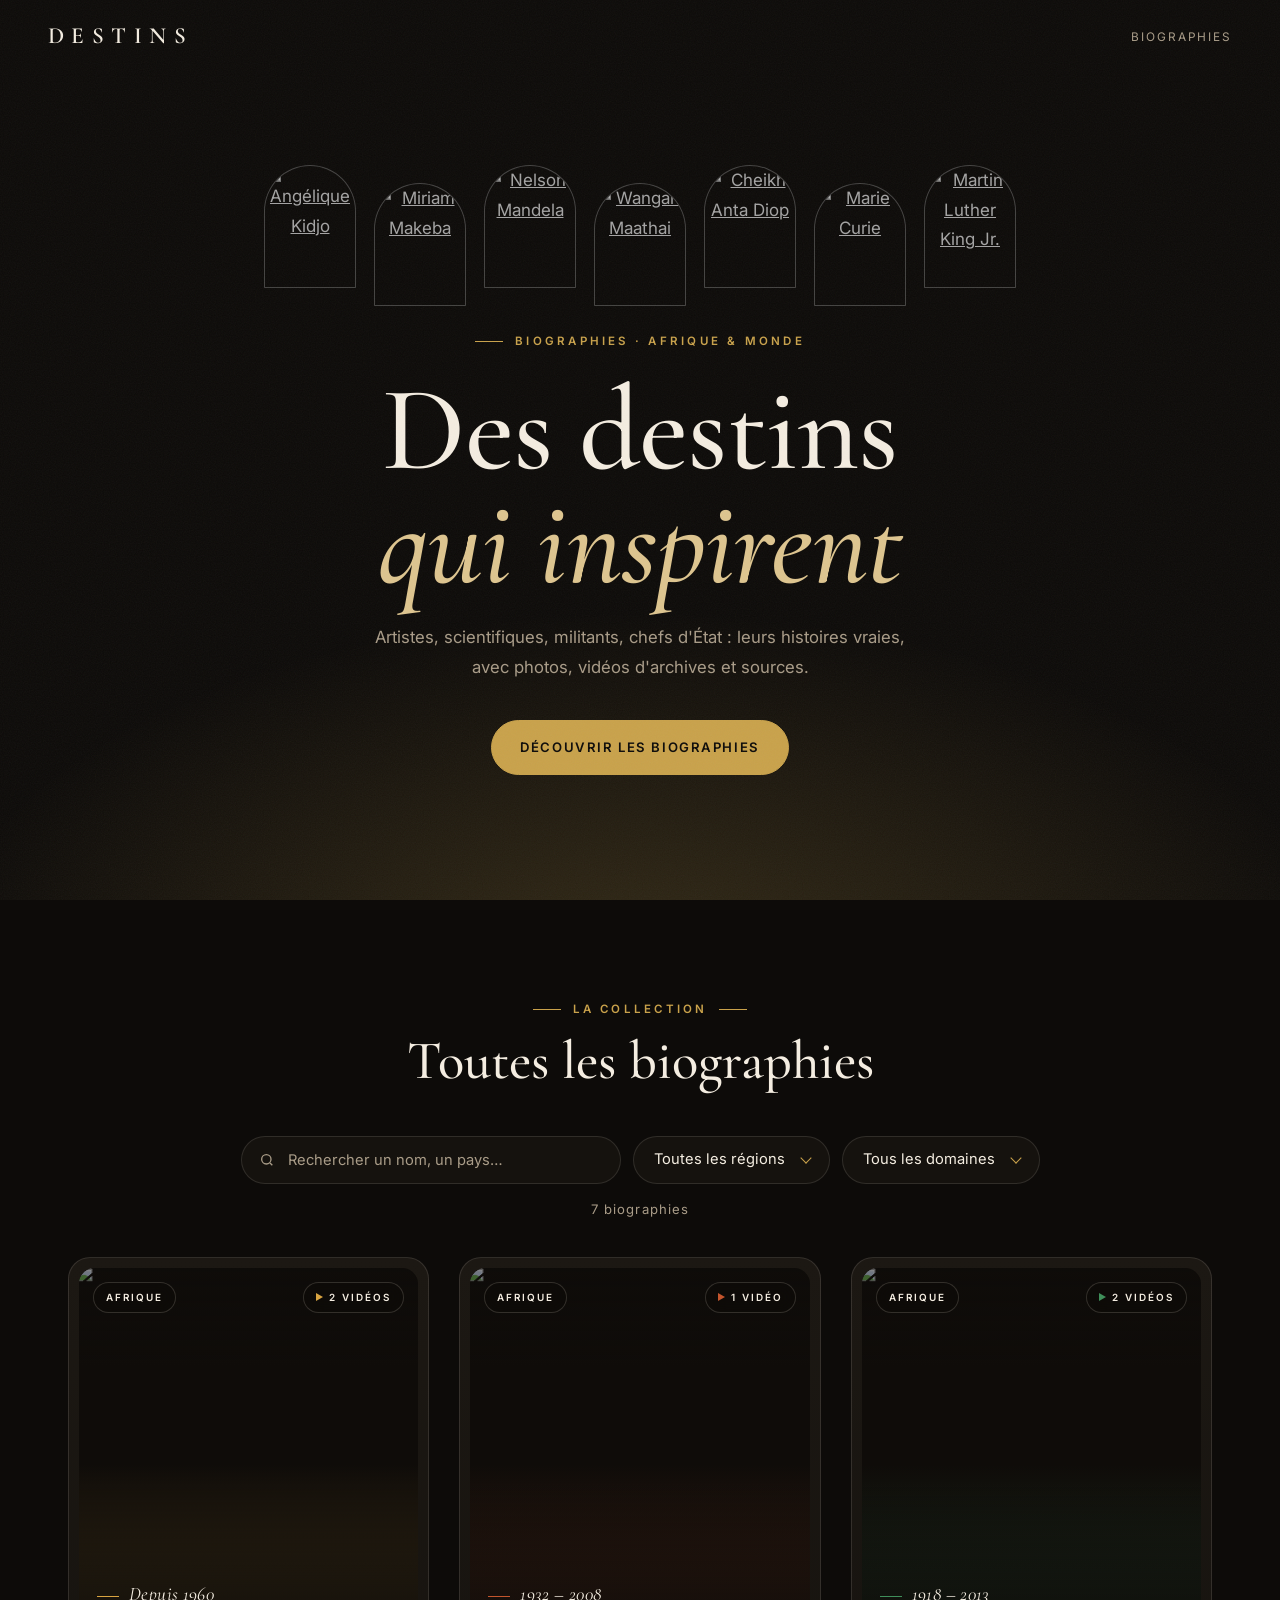
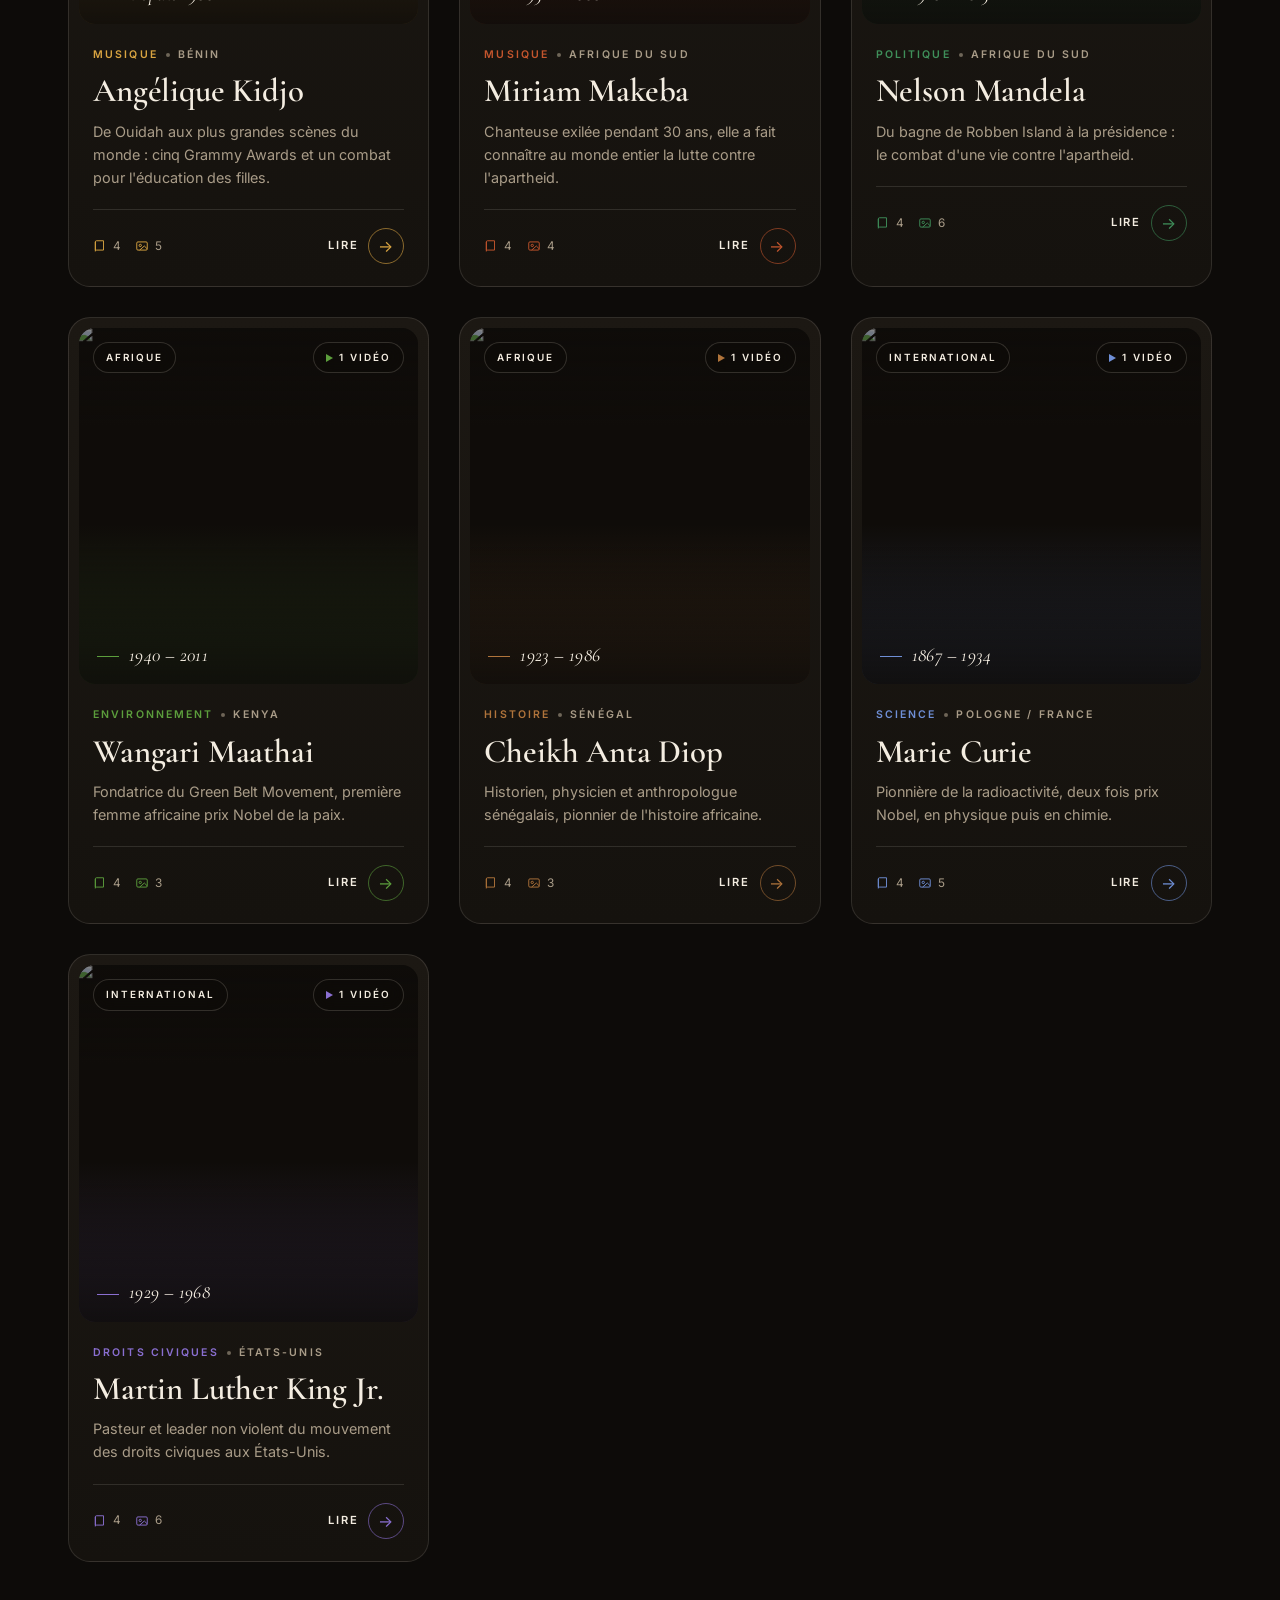
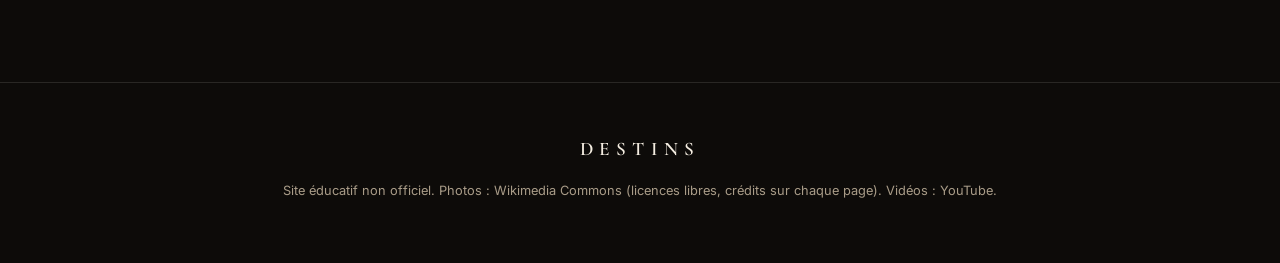
==== index.html @ 96ee417f "Site Destins : biographies de personnalités africaines et internationales Co-Authored-By: Claude Opu" ====
<!doctype html>
<html lang="fr">
<head>
  <meta charset="utf-8">
  <meta name="viewport" content="width=device-width, initial-scale=1">
  <title>Destins — Biographies de personnalités</title>
  <meta name="description" content="Les biographies de personnalités africaines et internationales qui ont marqué l'histoire : photos, vidéos d'archives et sources.">
  <meta property="og:title" content="Destins — Biographies de personnalités">
  <meta property="og:description" content="Des histoires vraies qui inspirent : personnalités africaines et internationales.">
  <link rel="preconnect" href="https://fonts.googleapis.com">
  <link rel="preconnect" href="https://fonts.gstatic.com" crossorigin>
  <link href="https://fonts.googleapis.com/css2?family=Cormorant+Garamond:ital,wght@0,500;0,600;1,500&family=Inter:wght@400;500;600&display=swap" rel="stylesheet">
  <link rel="icon" href="data:image/svg+xml,%3Csvg xmlns=%27http://www.w3.org/2000/svg%27 viewBox=%270 0 32 32%27%3E%3Crect width=%2732%27 height=%2732%27 rx=%276%27 fill=%27%230d0b09%27/%3E%3Ctext x=%2716%27 y=%2723%27 text-anchor=%27middle%27 font-family=%27Georgia,serif%27 font-size=%2720%27 fill=%27%23c9a24b%27%3ED%3C/text%3E%3C/svg%3E">
  <link rel="stylesheet" href="style.css">
</head>
<body>
  <nav class="nav" id="nav">
    <a href="index.html" class="nav-logo">DESTINS</a>
    <ul>
      <li><a href="#galerie">Biographies</a></li>
    </ul>
  </nav>

  <header class="home-hero">
    <div>
      <div class="portrait-row reveal" id="portraits" aria-label="Personnalités"></div>
      <p class="kicker center reveal">Biographies · Afrique &amp; monde</p>
      <h1 class="reveal">Des destins<br><em>qui inspirent</em></h1>
      <p class="lead reveal">Artistes, scientifiques, militants, chefs d'État : leurs histoires vraies, avec photos, vidéos d'archives et sources.</p>
      <a href="#galerie" class="btn reveal">Découvrir les biographies</a>
    </div>
  </header>

  <main id="galerie" class="gallery-home">
    <div class="section-head center">
      <p class="kicker">La collection</p>
      <h2>Toutes les biographies</h2>
    </div>

    <div class="toolbar">
      <label class="field search">
        <svg viewBox="0 0 24 24" fill="none" stroke="currentColor" stroke-width="2" aria-hidden="true"><circle cx="11" cy="11" r="7"/><path d="m20 20-3.5-3.5"/></svg>
        <input id="search" type="search" placeholder="Rechercher un nom, un pays…" aria-label="Rechercher">
      </label>
      <label class="field select">
        <select id="region" aria-label="Région"><option value="">Toutes les régions</option></select>
      </label>
      <label class="field select">
        <select id="domaine" aria-label="Domaine"><option value="">Tous les domaines</option></select>
      </label>
    </div>
    <p id="count" class="result-count" role="status"></p>
    <div id="grid" class="grid"></div>
  </main>

  <footer class="footer">
    <a href="index.html" class="nav-logo">DESTINS</a>
    <p>Site éducatif non officiel. Photos : Wikimedia Commons (licences libres, crédits sur chaque page). Vidéos : YouTube.</p>
  </footer>

  <script src="data.js"></script>
  <script src="home.js"></script>
</body>
</html>
---- style.css ----
/* =========================================================
   DESTINS — feuille de style
   ========================================================= */
:root {
  --bg: #0d0b09;
  --bg-2: #15120e;
  --bg-3: #1c1813;
  --ink: #f4ede1;
  --muted: #a99c88;
  --line: rgba(244, 237, 225, .12);
  --accent: #c9a24b;
  --gold: var(--accent);
  --gold-light: color-mix(in srgb, var(--accent), #fff 38%);
  --serif: "Cormorant Garamond", Georgia, serif;
  --sans: "Inter", system-ui, -apple-system, sans-serif;
  --radius: 18px;
  --ease: cubic-bezier(.2, .7, .2, 1);
}

* { box-sizing: border-box; margin: 0; padding: 0; }
html { scroll-behavior: smooth; }
body {
  background: var(--bg);
  color: var(--ink);
  font-family: var(--sans);
  font-size: 17px;
  line-height: 1.75;
  overflow-x: hidden;
  -webkit-font-smoothing: antialiased;
}
/* grain léger */
body::after {
  content: ""; position: fixed; inset: 0; pointer-events: none; z-index: 200; opacity: .05;
  background-image: url("data:image/svg+xml,%3Csvg xmlns='http://www.w3.org/2000/svg' width='160' height='160'%3E%3Cfilter id='n'%3E%3CfeTurbulence type='fractalNoise' baseFrequency='.85' numOctaves='3'/%3E%3C/filter%3E%3Crect width='100%25' height='100%25' filter='url(%23n)'/%3E%3C/svg%3E");
}
img { display: block; max-width: 100%; }
a { color: var(--gold-light); }
strong { color: var(--ink); font-weight: 600; }
em { font-style: italic; }

.kicker {
  display: inline-flex; align-items: center; gap: 12px;
  color: var(--gold); text-transform: uppercase; letter-spacing: .28em; font-size: .72rem; font-weight: 600;
}
.kicker::before { content: ""; width: 28px; height: 1px; background: currentColor; }
.center .kicker::after { content: ""; width: 28px; height: 1px; background: currentColor; }

.ornament { display: flex; align-items: center; justify-content: center; gap: 14px; color: var(--gold); margin: 0 auto; }
.ornament::before, .ornament::after { content: ""; width: 70px; height: 1px; background: linear-gradient(90deg, transparent, var(--gold)); }
.ornament::after { transform: scaleX(-1); }
.ornament span { width: 7px; height: 7px; border: 1px solid var(--gold); transform: rotate(45deg); }

/* ---------- Barre de progression / nav ---------- */
.progress { position: fixed; inset: 0 0 auto 0; height: 2px; z-index: 120; }
.progress span { display: block; height: 100%; width: 0; background: var(--gold); }

.nav {
  position: fixed; top: 0; left: 0; right: 0; z-index: 100;
  display: flex; align-items: center; justify-content: space-between; gap: 20px;
  padding: 16px clamp(16px, 4vw, 48px);
  transition: background .4s, border-color .4s;
  border-bottom: 1px solid transparent;
}
.nav.scrolled { background: rgba(13, 11, 9, .85); backdrop-filter: blur(14px); -webkit-backdrop-filter: blur(14px); border-color: var(--line); }
.nav-logo {
  font-family: var(--serif); font-weight: 600; font-size: 1.45rem; letter-spacing: .32em;
  color: var(--ink); text-decoration: none;
}
.nav ul { list-style: none; display: flex; gap: 26px; }
.nav ul a, .nav-back {
  color: var(--muted); text-decoration: none; font-size: .74rem; letter-spacing: .16em; text-transform: uppercase; transition: color .3s;
}
.nav ul a:hover, .nav ul a.active, .nav-back:hover { color: var(--gold-light); }

/* ---------- Boutons ---------- */
.btn {
  display: inline-flex; align-items: center; gap: 10px;
  font: inherit; font-size: .82rem; font-weight: 600; letter-spacing: .12em; text-transform: uppercase;
  cursor: pointer; text-decoration: none; padding: 15px 28px; border-radius: 999px;
  border: 1px solid var(--gold); background: var(--gold); color: var(--bg);
  transition: transform .3s var(--ease), background .3s, color .3s;
}
.btn:hover { transform: translateY(-2px); background: var(--gold-light); border-color: var(--gold-light); }
.btn.ghost { background: transparent; color: var(--gold-light); }
.btn.ghost:hover { background: color-mix(in srgb, var(--gold) 14%, transparent); }

/* =========================================================
   ACCUEIL
   ========================================================= */
.home-hero {
  position: relative; min-height: 100vh; display: grid; place-items: center; text-align: center;
  padding: 130px 16px 90px; overflow: hidden;
  background:
    radial-gradient(ellipse 80% 60% at 50% 110%, color-mix(in srgb, var(--gold) 22%, transparent), transparent 70%),
    var(--bg);
}
.home-hero h1 {
  font-family: var(--serif); font-weight: 500; line-height: .95; letter-spacing: -.01em;
  font-size: clamp(3.4rem, 10vw, 7.5rem); margin: 22px 0 22px;
}
.home-hero h1 em { color: var(--gold-light); font-weight: 500; }
.home-hero .lead { max-width: 560px; margin: 0 auto; color: var(--muted); font-size: 1.05rem; }
.home-hero .btn { margin-top: 38px; }

.portrait-row { display: flex; justify-content: center; gap: clamp(8px, 1.6vw, 18px); margin: 0 auto 34px; }
.portrait-row a {
  width: clamp(40px, 8vw, 92px); aspect-ratio: 3 / 4; border-radius: 999px 999px 14px 14px; overflow: hidden;
  border: 1px solid color-mix(in srgb, var(--gold) 45%, transparent);
  filter: grayscale(1) contrast(1.05); opacity: .8; transition: filter .5s, opacity .5s, transform .5s var(--ease);
}
.portrait-row a:nth-child(even) { transform: translateY(18px); }
.portrait-row a:hover { filter: none; opacity: 1; transform: translateY(-6px); }
.portrait-row img { width: 100%; height: 100%; object-fit: cover; object-position: 50% 20%; }

.gallery-home { max-width: 1240px; margin: 0 auto; padding: 90px clamp(16px, 4vw, 48px) 120px; }
.section-head { text-align: center; margin-bottom: 44px; }
.section-head h2 { font-family: var(--serif); font-weight: 500; font-size: clamp(2.2rem, 5vw, 3.4rem); line-height: 1.1; margin-top: 12px; }

.toolbar {
  display: flex; flex-wrap: wrap; gap: 12px; align-items: center; justify-content: center; margin-bottom: 14px;
}
.field { position: relative; }
.field svg { position: absolute; left: 18px; top: 50%; transform: translateY(-50%); width: 16px; height: 16px; color: var(--muted); pointer-events: none; }
#search, .select select {
  font: inherit; font-size: .92rem; color: var(--ink); background: var(--bg-2);
  border: 1px solid var(--line); border-radius: 999px; height: 48px; outline: none; transition: border-color .25s;
}
.field.search { flex: 1 1 280px; max-width: 380px; }
#search { width: 100%; padding: 0 20px 0 46px; }
#search::placeholder { color: var(--muted); }
#search:focus, .select select:focus, .select select:hover { border-color: var(--gold); }
.select select {
  appearance: none; -webkit-appearance: none; cursor: pointer; padding: 0 44px 0 20px; min-width: 170px;
}
.select::after {
  content: ""; position: absolute; right: 20px; top: 50%; width: 7px; height: 7px; margin-top: -6px;
  border-right: 1.5px solid var(--gold); border-bottom: 1.5px solid var(--gold); transform: rotate(45deg); pointer-events: none;
}
.select select option { background: var(--bg-2); color: var(--ink); }
.result-count { text-align: center; color: var(--muted); font-size: .82rem; letter-spacing: .08em; margin-bottom: 36px; }

.grid { display: grid; grid-template-columns: repeat(auto-fill, minmax(min(290px, 100%), 1fr)); gap: 30px; }
.card {
  --accent: #c9a24b;
  position: relative; display: flex; flex-direction: column; border-radius: 22px; overflow: hidden;
  text-decoration: none; color: var(--ink);
  background: linear-gradient(180deg, var(--bg-3), var(--bg-2));
  border: 1px solid var(--line); isolation: isolate;
  transition: transform .6s var(--ease), box-shadow .6s, border-color .6s;
}
.card::after {
  content: ""; position: absolute; left: 0; right: 0; top: 0; height: 3px; z-index: 3;
  background: linear-gradient(90deg, transparent, var(--accent), transparent);
  transform: scaleX(0); transition: transform .7s var(--ease);
}
.card:hover, .card:focus-visible {
  transform: translateY(-10px); border-color: color-mix(in srgb, var(--accent) 55%, transparent);
  box-shadow: 0 34px 70px -34px color-mix(in srgb, var(--accent) 75%, transparent), 0 0 0 1px color-mix(in srgb, var(--accent) 20%, transparent);
  outline: none;
}
.card:hover::after, .card:focus-visible::after { transform: scaleX(1); }

/* image */
.card-media { position: relative; aspect-ratio: 4 / 4.2; overflow: hidden; margin: 10px 10px 0; border-radius: 16px; background: #0f0c09; }
.card-media img {
  width: 100%; height: 100%; object-fit: cover; object-position: 50% 18%;
  filter: saturate(.75) contrast(1.04) brightness(.92); transform: scale(1.03);
  transition: filter .7s, transform 1.2s var(--ease);
}
.card-media::after {
  content: ""; position: absolute; inset: 0;
  background:
    linear-gradient(180deg, rgba(13,11,9,.45) 0%, transparent 28%, transparent 60%, rgba(13,11,9,.85) 100%),
    linear-gradient(0deg, color-mix(in srgb, var(--accent) 22%, transparent), transparent 45%);
  mix-blend-mode: normal; transition: opacity .6s;
}
.card:hover .card-media img { filter: saturate(1.05) contrast(1.05) brightness(1); transform: scale(1.09); }
.card .badge {
  position: absolute; z-index: 2; top: 14px; font-size: .62rem; letter-spacing: .2em; text-transform: uppercase; font-weight: 600;
  padding: 6px 12px; border-radius: 999px; color: var(--ink);
  background: rgba(13,11,9,.55); backdrop-filter: blur(8px); -webkit-backdrop-filter: blur(8px); border: 1px solid rgba(244,237,225,.16);
}
.card .badge.left { left: 14px; }
.card .badge.right { right: 14px; display: inline-flex; align-items: center; gap: 6px; }
.card .badge.right::before { content: ""; border-left: 7px solid var(--accent); border-top: 4.5px solid transparent; border-bottom: 4.5px solid transparent; }
.card-years {
  position: absolute; z-index: 2; left: 18px; bottom: 12px;
  font-family: var(--serif); font-style: italic; font-size: 1.2rem; color: #f4ede1; letter-spacing: .02em;
}
.card-years::before { content: ""; display: inline-block; width: 22px; height: 1px; background: var(--accent); vertical-align: middle; margin-right: 10px; }

/* texte */
.card-body { position: relative; display: flex; flex-direction: column; flex: 1; padding: 22px 24px 22px; }
.card-meta { display: flex; align-items: center; gap: 8px; color: var(--accent); font-size: .66rem; letter-spacing: .2em; text-transform: uppercase; font-weight: 600; }
.card-meta i { width: 4px; height: 4px; border-radius: 50%; background: var(--muted); opacity: .6; }
.card-meta span:last-child { color: var(--muted); }
.card h3 { font-family: var(--serif); font-weight: 600; font-size: 2.05rem; line-height: 1.02; margin: 10px 0 12px; letter-spacing: -.005em; }
.card-resume {
  color: var(--muted); font-size: .9rem; line-height: 1.6;
  display: -webkit-box; -webkit-line-clamp: 3; -webkit-box-orient: vertical; overflow: hidden;
}
.card-quote {
  font-family: var(--serif); font-style: italic; font-size: 1.05rem; line-height: 1.4; color: #e6dccb;
  margin-top: 14px; padding-left: 12px; border-left: 1px solid color-mix(in srgb, var(--accent) 60%, transparent);
  display: -webkit-box; -webkit-line-clamp: 2; -webkit-box-orient: vertical; overflow: hidden;
}
.card-foot {
  display: flex; align-items: center; justify-content: space-between; gap: 12px;
  margin-top: auto; padding-top: 18px; border-top: 1px solid var(--line);
}
.card-body > .card-quote + .card-foot, .card-body > .card-resume + .card-foot { margin-top: 20px; }
.card-stats { display: flex; gap: 14px; color: var(--muted); font-size: .74rem; letter-spacing: .04em; }
.card-stats span { display: inline-flex; align-items: center; gap: 6px; }
.card-stats svg { width: 14px; height: 14px; color: var(--accent); }
.card-go {
  display: inline-flex; align-items: center; gap: 10px; color: var(--ink); font-size: .7rem; letter-spacing: .16em; text-transform: uppercase; font-weight: 600;
}
.card-go b {
  width: 36px; height: 36px; border-radius: 50%; display: grid; place-items: center; font-weight: 400; font-size: 1rem;
  border: 1px solid color-mix(in srgb, var(--accent) 60%, transparent); color: var(--accent);
  transition: background .4s, color .4s, transform .5s var(--ease);
}
.card:hover .card-go b { background: var(--accent); color: var(--bg); transform: translateX(4px); }

.empty { grid-column: 1 / -1; text-align: center; color: var(--muted); padding: 40px 0; }

/* =========================================================
   PAGE BIOGRAPHIE
   ========================================================= */
.bio-hero {
  position: relative; min-height: 100vh; display: grid; align-items: center; isolation: isolate;
  padding: 120px clamp(16px, 5vw, 64px) 80px; overflow: hidden;
}
.bio-hero-bg {
  position: absolute; inset: -40px; z-index: -2; background-size: cover; background-position: center 20%;
  filter: blur(40px) grayscale(.4) brightness(.35); transform: scale(1.1);
}
.bio-hero::after {
  content: ""; position: absolute; inset: 0; z-index: -1;
  background: linear-gradient(90deg, var(--bg) 0%, rgba(13,11,9,.75) 55%, rgba(13,11,9,.4)), linear-gradient(0deg, var(--bg), transparent 40%);
}
.bio-hero-inner {
  max-width: 1180px; width: 100%; margin: 0 auto;
  display: grid; grid-template-columns: 1.15fr .85fr; gap: clamp(30px, 6vw, 80px); align-items: center;
}
.bio-hero h1 {
  font-family: var(--serif); font-weight: 500; line-height: .92; letter-spacing: -.01em;
  font-size: clamp(3.4rem, 9vw, 7.2rem); margin: 22px 0 26px;
}
.bio-hero h1 span { display: block; color: var(--gold-light); font-style: italic; }
.bio-hero .hook { font-family: var(--serif); font-style: italic; font-size: clamp(1.3rem, 2.6vw, 1.75rem); line-height: 1.4; color: #e6dccb; max-width: 560px; }
.bio-hero .btn { margin-top: 36px; }

.arch { position: relative; margin: 0; justify-self: center; width: min(400px, 100%); }
.arch-frame {
  aspect-ratio: 3 / 4; border-radius: 999px 999px 22px 22px; overflow: hidden;
  border: 1px solid color-mix(in srgb, var(--gold) 55%, transparent);
  box-shadow: 0 40px 80px -30px rgba(0,0,0,.8);
}
.arch-frame img { width: 100%; height: 100%; object-fit: cover; object-position: 50% 20%; }
.arch::before {
  content: ""; position: absolute; inset: -16px -16px auto -16px; aspect-ratio: 3 / 4; height: auto;
  width: calc(100% + 32px); border-radius: 999px 999px 30px 30px;
  border: 1px solid color-mix(in srgb, var(--gold) 25%, transparent); pointer-events: none;
}
.credit { font-size: .68rem; color: var(--muted); margin-top: 12px; letter-spacing: .02em; }
.credit a { color: var(--muted); }
.arch .credit { text-align: center; margin-top: 26px; }

/* Fiche identité */
.facts {
  max-width: 1180px; margin: 0 auto; padding: 0 clamp(16px, 5vw, 64px);
  display: grid; grid-template-columns: repeat(auto-fit, minmax(170px, 1fr));
}
.facts-wrap { border-top: 1px solid var(--line); border-bottom: 1px solid var(--line); background: var(--bg-2); }
.fact { padding: 26px 22px; border-right: 1px solid var(--line); }
.fact:last-child { border-right: 0; }
.fact small { display: block; color: var(--gold); font-size: .66rem; letter-spacing: .22em; text-transform: uppercase; font-weight: 600; margin-bottom: 6px; }
.fact strong { font-family: var(--serif); font-weight: 600; font-size: 1.45rem; line-height: 1.2; }

/* Chapitres */
.chapter {
  max-width: 1180px; margin: 0 auto; padding: clamp(80px, 12vw, 140px) clamp(16px, 5vw, 64px);
  display: grid; grid-template-columns: 1fr; gap: clamp(30px, 6vw, 80px); align-items: center;
}
.chapter.has-image { grid-template-columns: 1.1fr .9fr; }
.chapter.has-image.flip .chapter-body { order: 2; }
.chapter-num { font-family: var(--serif); font-style: italic; font-size: 1.1rem; color: var(--gold); margin-bottom: 4px; }
.chapter-body { max-width: 640px; }
.chapter:not(.has-image) .chapter-body { margin: 0 auto; }
.chapter h2 { font-family: var(--serif); font-weight: 500; font-size: clamp(2.3rem, 5vw, 3.6rem); line-height: 1.05; margin: 14px 0 26px; }
.chapter p { margin-bottom: 18px; color: var(--muted); }
.chapter p strong, .chapter p em { color: var(--ink); }
.quote {
  position: relative; margin-top: 34px; padding: 26px 28px 26px 30px; border-radius: 4px var(--radius) var(--radius) 4px;
  background: linear-gradient(90deg, color-mix(in srgb, var(--gold) 10%, transparent), transparent);
  border-left: 2px solid var(--gold);
  font-family: var(--serif); font-style: italic; font-size: 1.5rem; line-height: 1.4; color: var(--ink);
}

.figure-card { margin: 0; }
.figure-card .frame {
  position: relative; border-radius: var(--radius); overflow: hidden; border: 1px solid var(--line); cursor: zoom-in;
  aspect-ratio: 4 / 5; background: var(--bg-3); display: block; width: 100%; padding: 0;
}
.figure-card img { width: 100%; height: 100%; object-fit: cover; transition: transform 1.2s var(--ease); }
.figure-card .frame:hover img { transform: scale(1.05); }
.figure-card figcaption { margin-top: 14px; padding-left: 14px; border-left: 1px solid var(--gold); }
.legende { font-family: var(--serif); font-style: italic; font-size: 1.12rem; line-height: 1.4; color: #e6dccb; }

/* Sections pleines */
.band { background: var(--bg-2); border-top: 1px solid var(--line); border-bottom: 1px solid var(--line); }
.band-inner { max-width: 1180px; margin: 0 auto; padding: clamp(80px, 11vw, 130px) clamp(16px, 5vw, 64px); }
.band .section-head { margin-bottom: 50px; }

/* Vidéos */
.videos { display: grid; grid-template-columns: repeat(auto-fit, minmax(min(320px, 100%), 1fr)); gap: 28px; }
.video-card { background: var(--bg-3); border: 1px solid var(--line); border-radius: var(--radius); overflow: hidden; }
.video-player { position: relative; aspect-ratio: 16 / 9; background: #000; overflow: hidden; }
.video-player button { all: unset; position: absolute; inset: 0; cursor: pointer; display: grid; place-items: center; }
.video-player img { position: absolute; inset: 0; width: 100%; height: 100%; object-fit: cover; opacity: .75; transition: opacity .4s, transform .8s var(--ease); }
.video-player button:hover img { opacity: .95; transform: scale(1.03); }
.play {
  position: relative; width: 74px; height: 74px; border-radius: 50%; display: grid; place-items: center;
  background: rgba(13,11,9,.55); backdrop-filter: blur(6px); border: 1px solid var(--gold-light); transition: transform .3s var(--ease), background .3s;
}
.play::after { content: ""; margin-left: 5px; border-left: 18px solid var(--gold-light); border-top: 11px solid transparent; border-bottom: 11px solid transparent; }
.video-player button:hover .play { transform: scale(1.1); background: var(--gold); }
.video-player button:hover .play::after { border-left-color: var(--bg); }
.video-player iframe { position: absolute; inset: 0; width: 100%; height: 100%; border: 0; }
.video-info { padding: 20px 22px 22px; }
.video-info h3 { font-family: var(--serif); font-weight: 600; font-size: 1.35rem; line-height: 1.25; }
.video-info p { color: var(--muted); font-size: .82rem; margin-top: 6px; }
.video-info a { color: var(--muted); }

/* Galerie */
.masonry { columns: 3 260px; column-gap: 18px; }
.masonry figure { break-inside: avoid; margin: 0 0 18px; border-radius: 14px; overflow: hidden; position: relative; cursor: zoom-in; border: 1px solid var(--line); }
.masonry img { width: 100%; height: auto; transition: transform 1s var(--ease), filter .5s; filter: grayscale(.3); }
.masonry figure:hover img { transform: scale(1.04); filter: none; }
.masonry figcaption {
  position: absolute; left: 0; right: 0; bottom: 0; padding: 40px 16px 14px; font-size: .85rem; line-height: 1.4;
  background: linear-gradient(transparent, rgba(13,11,9,.92)); opacity: 0; transform: translateY(8px); transition: all .4s;
}
.masonry figure:hover figcaption { opacity: 1; transform: none; }

/* Chronologie */
.timeline-wrap { max-width: 860px; margin: 0 auto; }
.big-stat { text-align: center; margin-bottom: 50px; }
.big-stat .count { font-family: var(--serif); font-weight: 500; font-size: clamp(5rem, 14vw, 9rem); line-height: 1; color: var(--gold-light); }
.big-stat small { display: block; color: var(--gold); text-transform: uppercase; letter-spacing: .24em; font-size: .74rem; margin-top: 8px; }
.timeline { list-style: none; position: relative; }
.timeline::before { content: ""; position: absolute; left: 50%; top: 0; bottom: 0; width: 1px; background: linear-gradient(transparent, var(--gold), transparent); }
.timeline li { position: relative; width: 50%; padding: 14px 44px 14px 0; text-align: right; color: var(--muted); }
.timeline li:nth-child(even) { margin-left: 50%; padding: 14px 0 14px 44px; text-align: left; }
.timeline li::before {
  content: ""; position: absolute; right: -6px; top: 26px; width: 11px; height: 11px; transform: rotate(45deg);
  background: var(--bg-2); border: 1px solid var(--gold);
}
.timeline li:nth-child(even)::before { right: auto; left: -6px; }
.timeline li span { display: block; font-family: var(--serif); font-size: 1.7rem; color: var(--gold-light); line-height: 1.2; }

/* Conclusion */
.finale { text-align: center; max-width: 860px; margin: 0 auto; padding: clamp(90px, 12vw, 150px) 16px; }
.finale blockquote { font-family: var(--serif); font-weight: 500; font-size: clamp(1.8rem, 4.2vw, 2.9rem); line-height: 1.25; margin: 34px 0; }
.signature { font-family: var(--serif); font-style: italic; font-size: 1.6rem; color: var(--gold-light); }

/* Sources */
.sources-grid { display: grid; grid-template-columns: repeat(auto-fit, minmax(min(280px, 100%), 1fr)); gap: 40px; }
.sources-grid h3 { font-family: var(--serif); font-weight: 600; font-size: 1.5rem; margin-bottom: 16px; }
.sources-grid ul { list-style: none; }
.sources-grid li { padding: 10px 0; border-bottom: 1px solid var(--line); font-size: .9rem; color: var(--muted); }
.sources-grid li a { color: var(--ink); text-decoration: none; transition: color .2s; }
.sources-grid li a:hover { color: var(--gold-light); }
.sources-grid li a::after { content: " ↗"; color: var(--gold); }
.sources-grid li small { display: block; font-size: .76rem; }

/* Partage */
.share { text-align: center; padding: 100px 16px 80px; }
.share h2 { font-family: var(--serif); font-weight: 500; font-size: clamp(2rem, 4vw, 2.8rem); margin: 14px 0 30px; }
.share-buttons { display: flex; gap: 14px; justify-content: center; flex-wrap: wrap; }
.copy-msg { margin-top: 14px; color: var(--gold); min-height: 1.5em; font-size: .9rem; }
.next-card {
  display: flex; align-items: center; gap: 18px; max-width: 460px; margin: 50px auto 0; padding: 12px 24px 12px 12px;
  border: 1px solid var(--line); border-radius: 999px; text-decoration: none; color: var(--ink); text-align: left;
  transition: border-color .3s, transform .3s var(--ease);
}
.next-card:hover { border-color: var(--gold); transform: translateY(-3px); }
.next-card img { width: 58px; height: 58px; border-radius: 50%; object-fit: cover; object-position: 50% 20%; flex-shrink: 0; }
.next-card small { display: block; color: var(--gold); font-size: .66rem; letter-spacing: .2em; text-transform: uppercase; }
.next-card strong { font-family: var(--serif); font-size: 1.35rem; font-weight: 600; }
.next-card .arrow { margin-left: auto; color: var(--gold); font-size: 1.3rem; }

/* Lightbox */
.lightbox {
  position: fixed; inset: 0; z-index: 300; display: none; place-items: center; padding: 30px 16px;
  background: rgba(8, 7, 5, .95);
}
.lightbox.open { display: grid; }
.lightbox figure { max-width: 1100px; display: flex; flex-direction: column; align-items: center; }
.lightbox img { max-height: 78vh; width: auto; border-radius: 8px; }
.lightbox figcaption { margin-top: 16px; text-align: center; max-width: 700px; }
.lightbox-close {
  position: absolute; top: 18px; right: 22px; width: 46px; height: 46px; border-radius: 50%; cursor: pointer;
  border: 1px solid var(--line); background: transparent; color: var(--ink); font-size: 1.4rem;
}
.lightbox-close:hover { border-color: var(--gold); color: var(--gold-light); }

/* Footer */
.footer { text-align: center; padding: 50px 16px 60px; color: var(--muted); font-size: .8rem; border-top: 1px solid var(--line); }
.footer .nav-logo { display: inline-block; margin-bottom: 14px; font-size: 1.2rem; }
.footer p + p { margin-top: 6px; }

/* Animations */
.reveal { opacity: 0; transform: translateY(28px); transition: opacity 1s var(--ease), transform 1s var(--ease); }
.reveal.visible { opacity: 1; transform: none; }
@media (prefers-reduced-motion: reduce) {
  html { scroll-behavior: auto; }
  .reveal { opacity: 1; transform: none; transition: none; }
}

/* ---------- Mobile ---------- */
@media (max-width: 900px) {
  .bio-hero-inner { grid-template-columns: 1fr; text-align: center; }
  .bio-hero .hook { margin: 0 auto; }
  .arch { order: -1; width: min(230px, 66%); }
  .chapter.has-image { grid-template-columns: 1fr; }
  .chapter.has-image.flip .chapter-body { order: 0; }
  .figure-card .frame { aspect-ratio: 4 / 3; }
}
@media (max-width: 760px) {
  body { font-size: 16px; }
  .nav ul { display: none; }
  .nav-logo { font-size: 1.2rem; letter-spacing: .24em; }
  .card h3 { font-size: 1.85rem; }
  .fact { border-right: 0; border-bottom: 1px solid var(--line); padding: 16px 6px; }
  .fact:last-child { border-bottom: 0; }
  .timeline::before { left: 6px; }
  .timeline li, .timeline li:nth-child(even) { width: 100%; margin-left: 0; padding: 12px 0 12px 34px; text-align: left; }
  .timeline li::before, .timeline li:nth-child(even)::before { left: 1px; right: auto; }
  .quote { font-size: 1.25rem; }
  .toolbar .select { flex: 1 1 140px; }
  .select select { min-width: 0; width: 100%; }
  .field.search { flex-basis: 100%; max-width: none; }
}
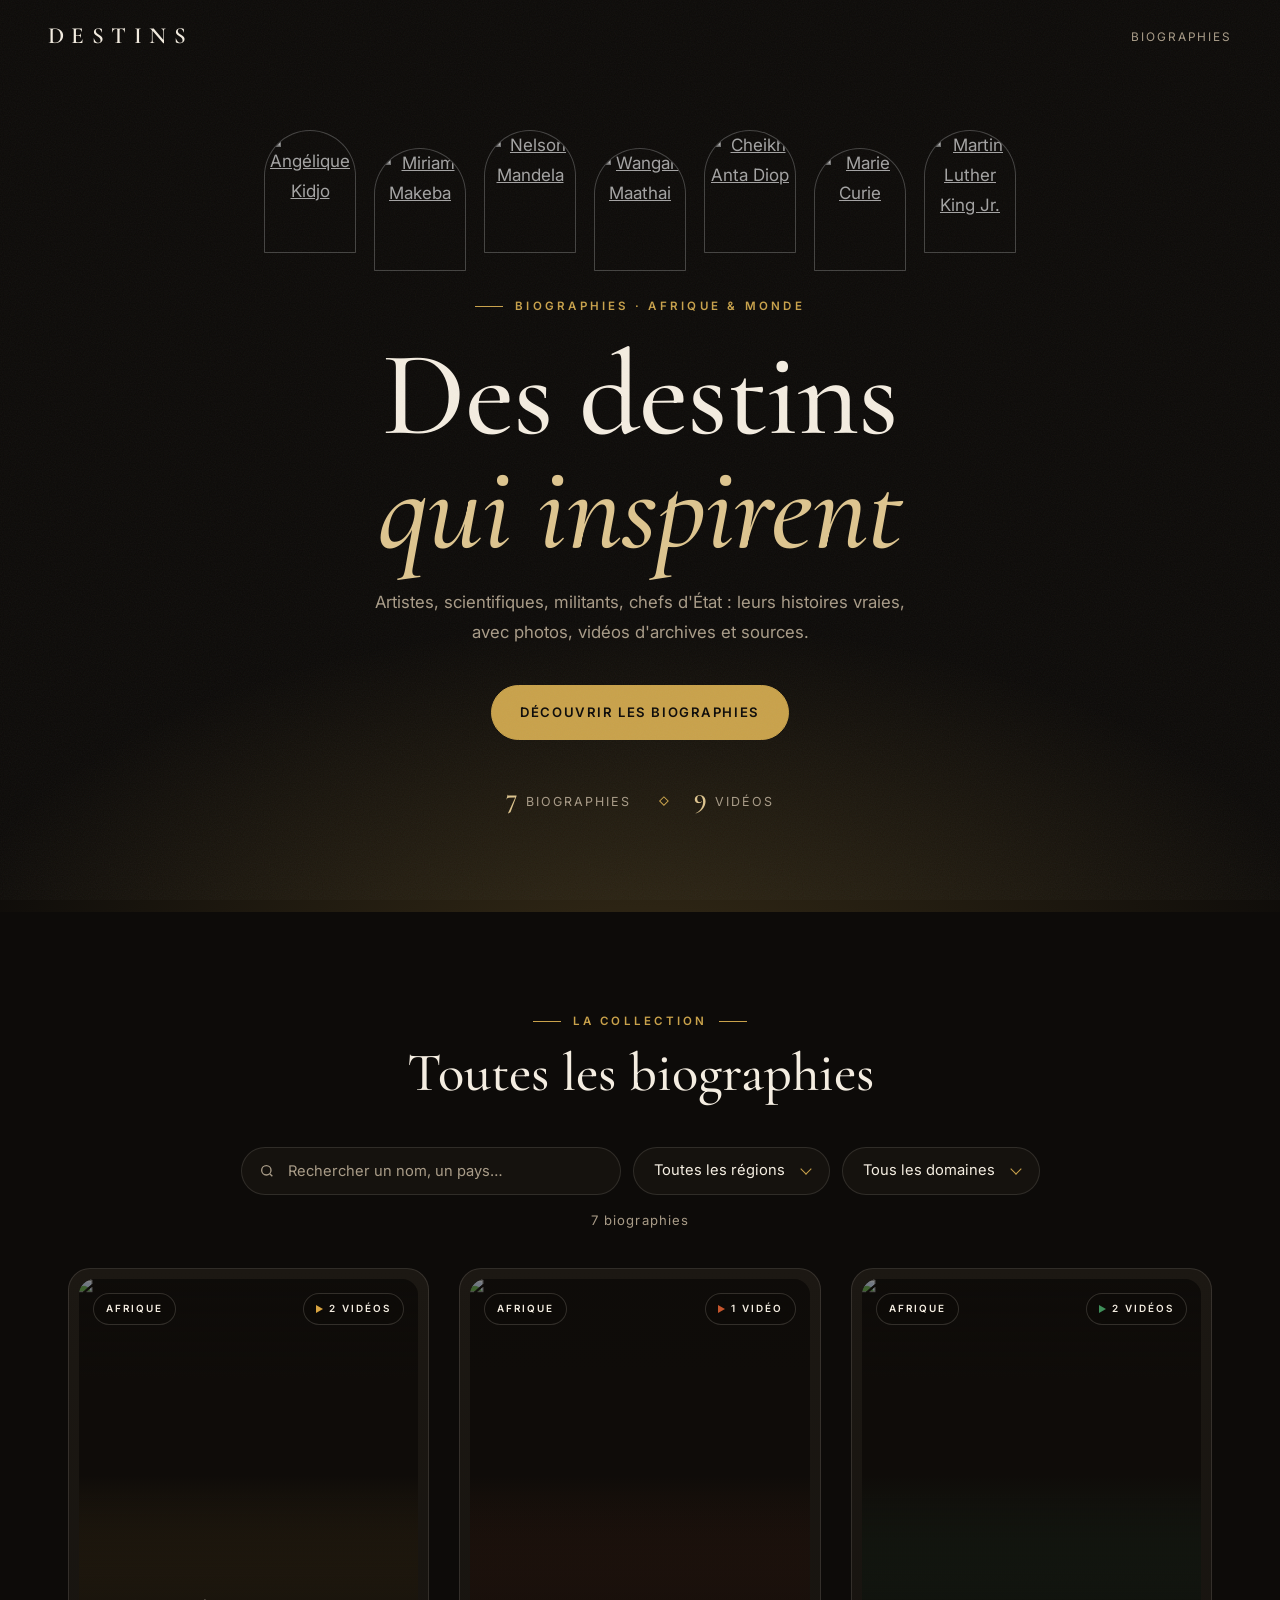
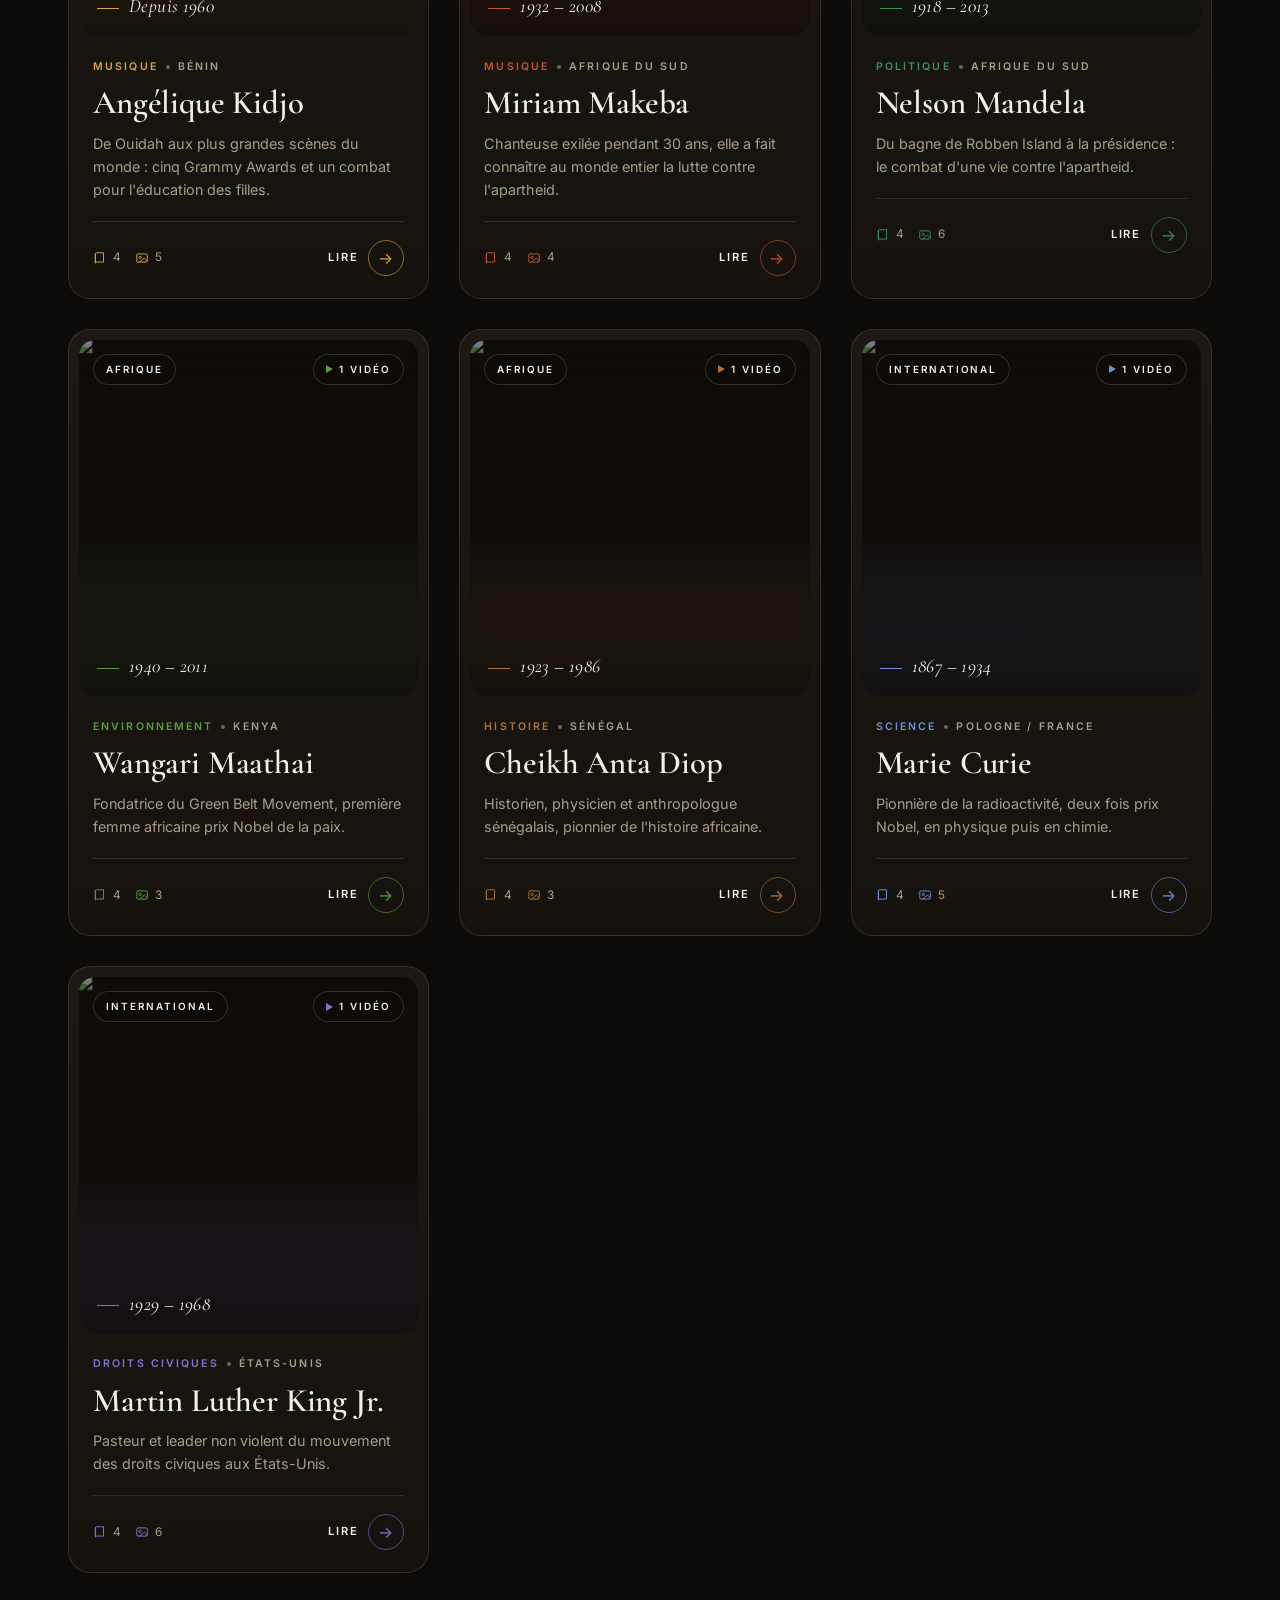
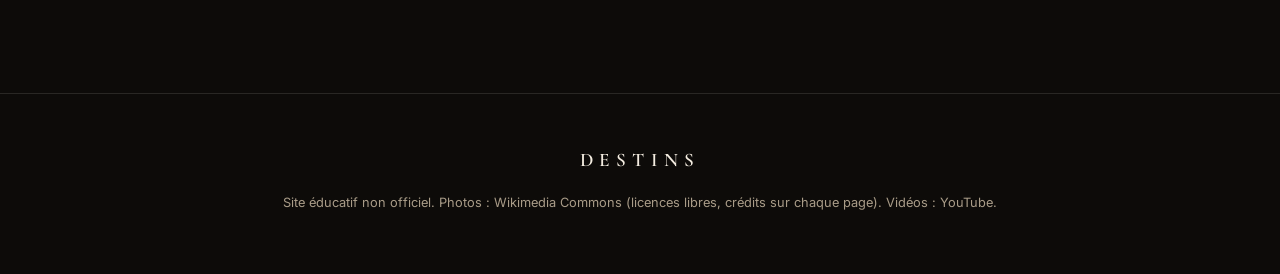
==== commit 8cc842b6: "Ajout d'un compteur de visites (accueil + lectures par biographie) Co-Authored-By: Claude Opus 5.5 <" ====
--- a/index.html
+++ b/index.html
@@ -28,6 +28,11 @@
       <h1 class="reveal">Des destins<br><em>qui inspirent</em></h1>
       <p class="lead reveal">Artistes, scientifiques, militants, chefs d'État : leurs histoires vraies, avec photos, vidéos d'archives et sources.</p>
       <a href="#galerie" class="btn reveal">Découvrir les biographies</a>
+      <div class="hero-stats reveal">
+        <span><b id="stat-bios">0</b> biographies</span>
+        <span><b id="stat-videos">0</b> vidéos</span>
+        <span data-counter-wrap hidden><b id="visit-count">0</b> visites</span>
+      </div>
     </div>
   </header>
 
@@ -59,6 +64,7 @@
   </footer>
 
   <script src="data.js"></script>
+  <script src="counter.js"></script>
   <script src="home.js"></script>
 </body>
 </html>
--- a/style.css
+++ b/style.css
@@ -443,3 +443,14 @@
   .select select { min-width: 0; width: 100%; }
   .field.search { flex-basis: 100%; max-width: none; }
 }
+
+/* ---------- Compteurs ---------- */
+[hidden] { display: none !important; }
+.hero-stats {
+  display: flex; flex-wrap: wrap; justify-content: center; gap: 10px 28px; margin-top: 34px;
+  color: var(--muted); font-size: .78rem; letter-spacing: .16em; text-transform: uppercase;
+}
+.hero-stats span { display: inline-flex; align-items: baseline; gap: 8px; }
+.hero-stats span + span::before { content: ""; width: 5px; height: 5px; transform: rotate(45deg) translateY(-2px); border: 1px solid var(--gold); margin-right: 20px; }
+.hero-stats b { font-family: var(--serif); font-weight: 600; font-size: 1.7rem; letter-spacing: 0; color: var(--gold-light); text-transform: none; }
+.footer-count b { color: var(--gold-light); font-weight: 600; }
